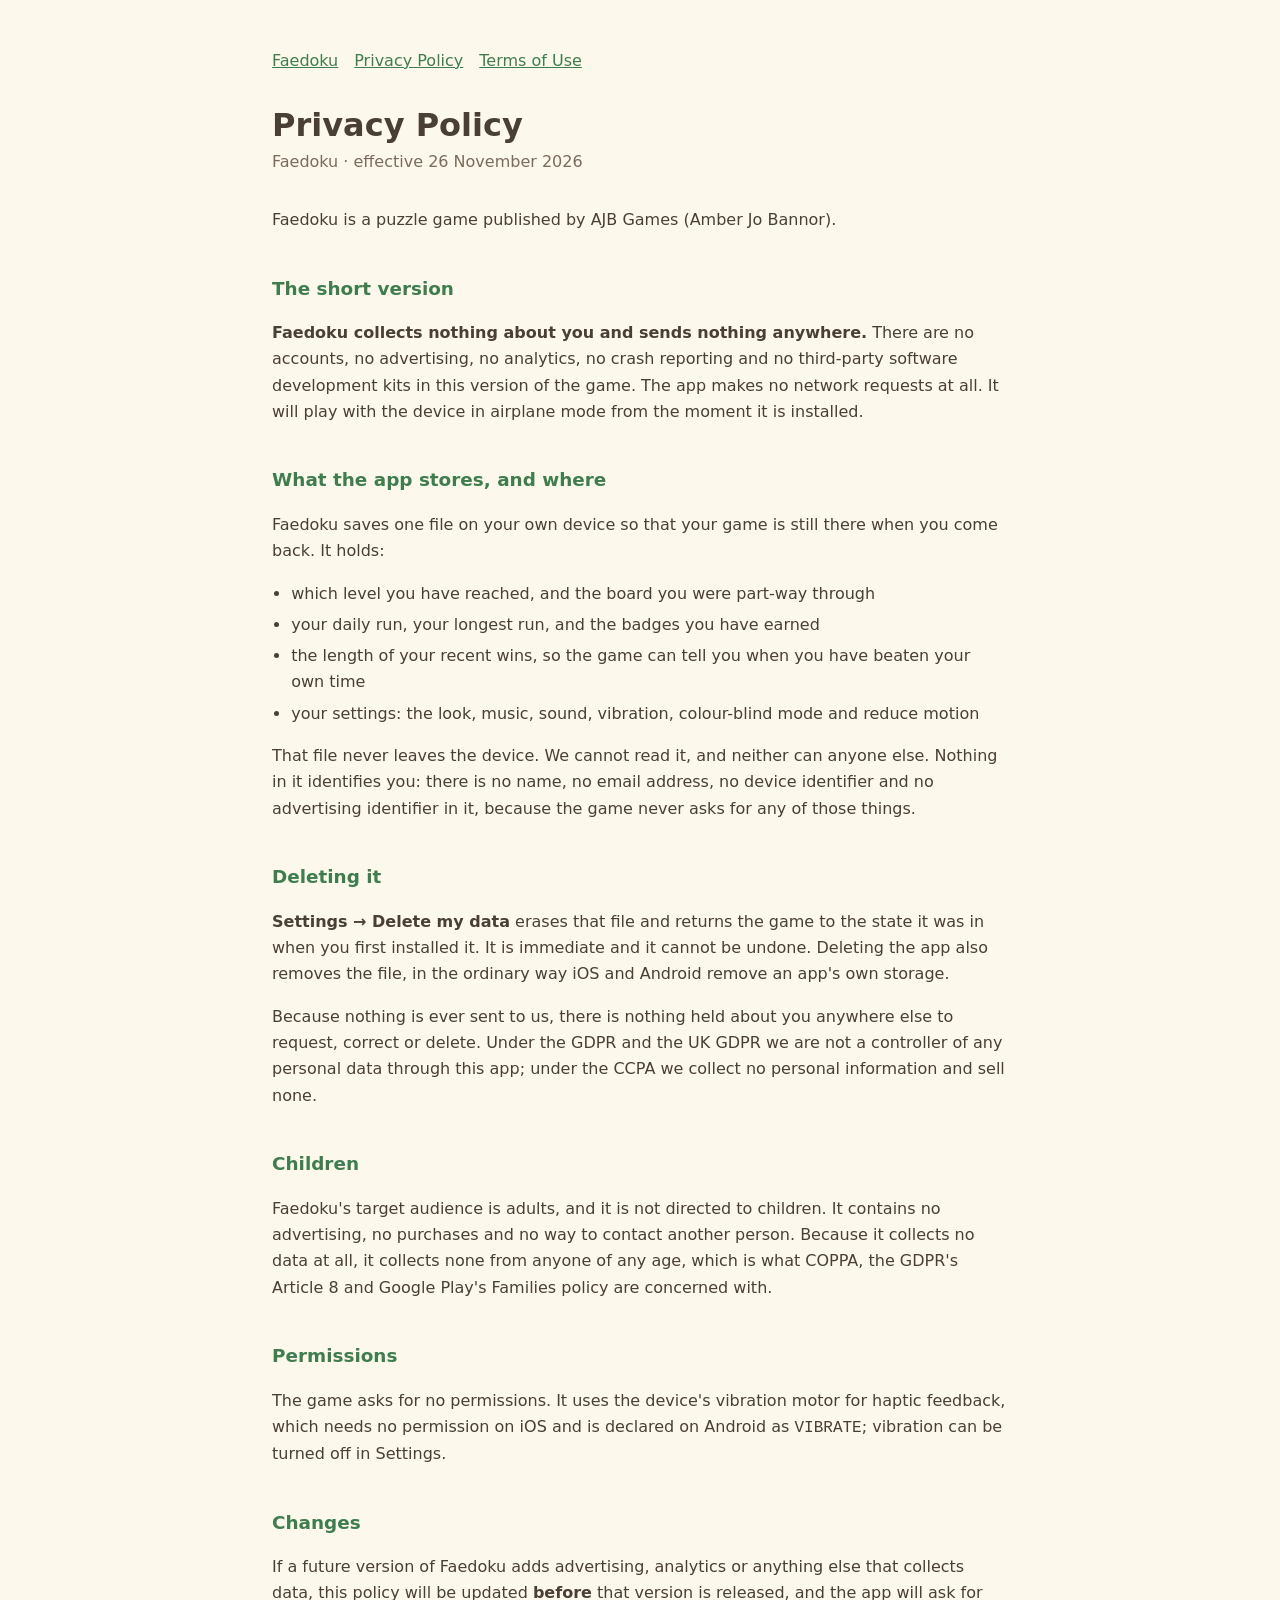
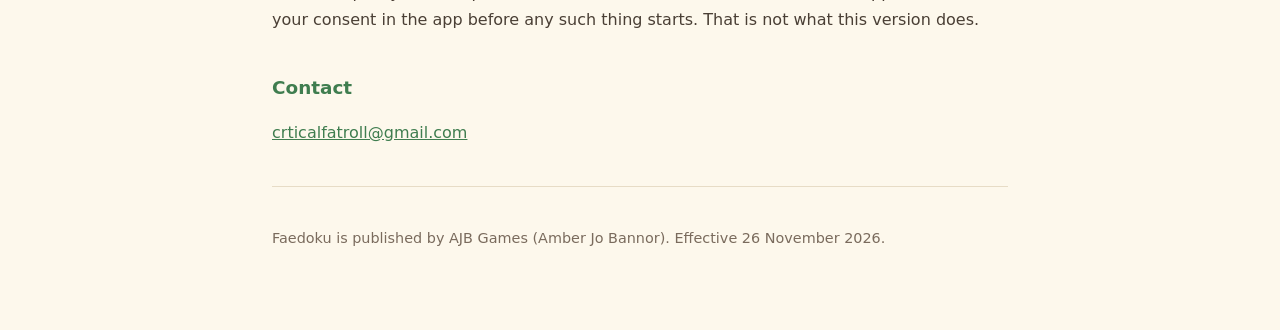
==== privacy.html @ 5d787af1 "Faedoku privacy policy and terms of use Published so the App Store has a reachable privacy policy li" ====
<!doctype html>
<html lang="en">
<head>
<meta charset="utf-8">
<meta name="viewport" content="width=device-width, initial-scale=1">
<title>Faedoku — Privacy Policy</title>
<meta name="description" content="What Faedoku stores on your device, and why it sends nothing anywhere.">
<link rel="stylesheet" href="style.css">
</head>
<body>
<main>
<nav><a href="./">Faedoku</a><a href="privacy.html">Privacy Policy</a><a href="terms.html">Terms of Use</a></nav>

<h1>Privacy Policy</h1>
<p class="sub">Faedoku &middot; effective 26 November 2026</p>

<p>Faedoku is a puzzle game published by AJB Games (Amber Jo Bannor).</p>

<h2>The short version</h2>
<p><strong>Faedoku collects nothing about you and sends nothing anywhere.</strong> There are
no accounts, no advertising, no analytics, no crash reporting and no third-party software
development kits in this version of the game. The app makes no network requests at all. It
will play with the device in airplane mode from the moment it is installed.</p>

<h2>What the app stores, and where</h2>
<p>Faedoku saves one file on your own device so that your game is still there when you come
back. It holds:</p>
<ul>
<li>which level you have reached, and the board you were part-way through</li>
<li>your daily run, your longest run, and the badges you have earned</li>
<li>the length of your recent wins, so the game can tell you when you have beaten your own time</li>
<li>your settings: the look, music, sound, vibration, colour-blind mode and reduce motion</li>
</ul>
<p>That file never leaves the device. We cannot read it, and neither can anyone else. Nothing
in it identifies you: there is no name, no email address, no device identifier and no
advertising identifier in it, because the game never asks for any of those things.</p>

<h2>Deleting it</h2>
<p><strong>Settings &rarr; Delete my data</strong> erases that file and returns the game to the
state it was in when you first installed it. It is immediate and it cannot be undone. Deleting
the app also removes the file, in the ordinary way iOS and Android remove an app's own storage.</p>
<p>Because nothing is ever sent to us, there is nothing held about you anywhere else to request,
correct or delete. Under the GDPR and the UK GDPR we are not a controller of any personal data
through this app; under the CCPA we collect no personal information and sell none.</p>

<h2>Children</h2>
<p>Faedoku's target audience is adults, and it is not directed to children. It contains no
advertising, no purchases and no way to contact another person. Because it collects no data at
all, it collects none from anyone of any age, which is what COPPA, the GDPR's Article 8 and
Google Play's Families policy are concerned with.</p>

<h2>Permissions</h2>
<p>The game asks for no permissions. It uses the device's vibration motor for haptic feedback,
which needs no permission on iOS and is declared on Android as <code>VIBRATE</code>; vibration
can be turned off in Settings.</p>

<h2>Changes</h2>
<p>If a future version of Faedoku adds advertising, analytics or anything else that collects
data, this policy will be updated <strong>before</strong> that version is released, and the app
will ask for your consent in the app before any such thing starts. That is not what this version
does.</p>

<h2>Contact</h2>
<p><a href="mailto:crticalfatroll@gmail.com">crticalfatroll@gmail.com</a></p>

<hr>
<footer>Faedoku is published by AJB Games (Amber Jo Bannor). Effective 26 November 2026.</footer>
</main>
</body>
</html>
---- style.css ----
:root{
  --bg:#fdf8ec; --fg:#4a3f35; --muted:#7a6b5d; --accent:#3f7d4f;
  --card:#fffdf7; --line:#e7dcc6;
}
:root[data-theme="dark"]{
  --bg:#1b1f1c; --fg:#e8e2d6; --muted:#a79e90; --accent:#8fc39c;
  --card:#23282400; --line:#333a34;
}
@media (prefers-color-scheme:dark){
  :root:not([data-theme="light"]){
    --bg:#1b1f1c; --fg:#e8e2d6; --muted:#a79e90; --accent:#8fc39c;
    --card:#232824; --line:#333a34;
  }
}
*{box-sizing:border-box}
body{
  margin:0; background:var(--bg); color:var(--fg);
  font:16px/1.65 ui-rounded,"Nunito","Segoe UI",system-ui,-apple-system,sans-serif;
  padding:0 16px;
}
main{max-width:46rem;margin:0 auto;padding:3rem 0 5rem}
h1{font-size:2rem;line-height:1.2;margin:0 0 .25rem}
h2{font-size:1.15rem;margin:2.5rem 0 .5rem;color:var(--accent)}
.sub{color:var(--muted);margin:0 0 2rem}
a{color:var(--accent)}
ul{padding-left:1.2rem}
li{margin:.3rem 0}
strong{color:var(--fg)}
hr{border:0;border-top:1px solid var(--line);margin:2.5rem 0}
footer{color:var(--muted);font-size:.9rem}
nav{margin-bottom:2rem}
nav a{margin-right:1rem}
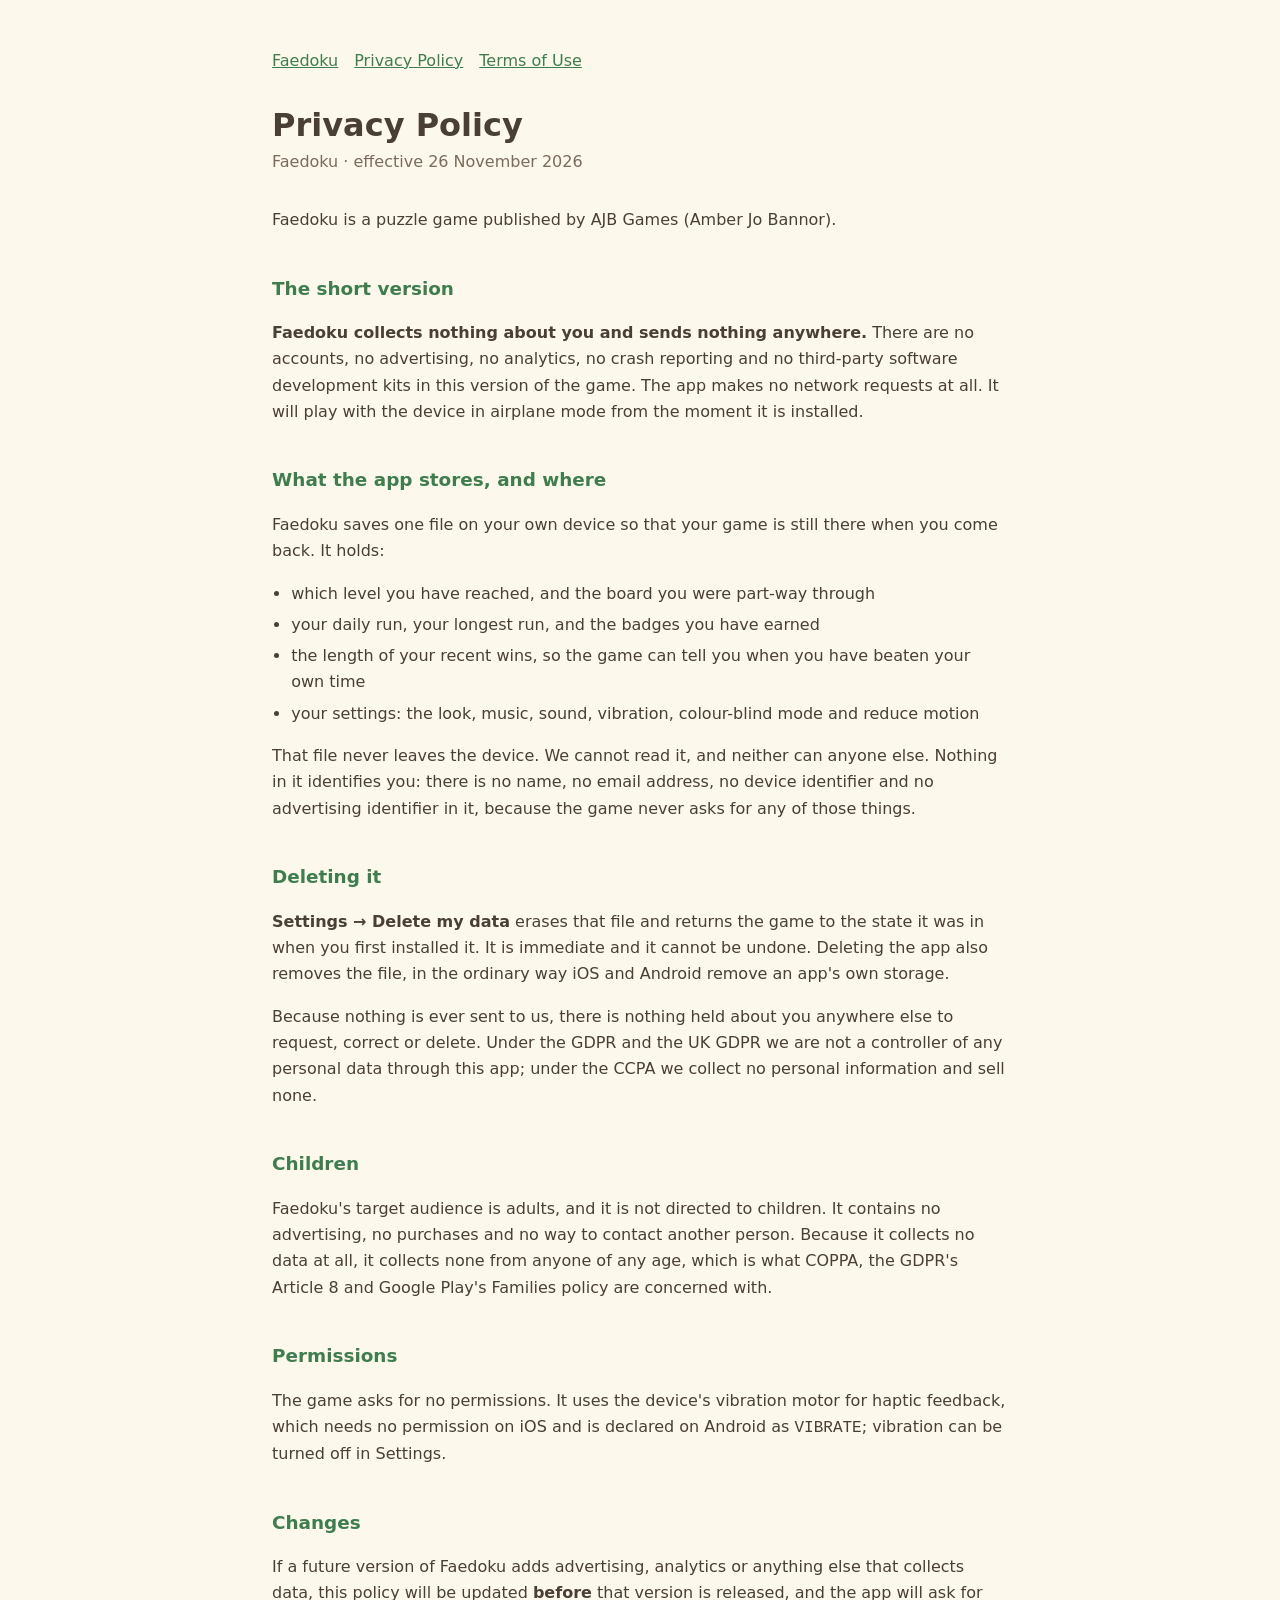
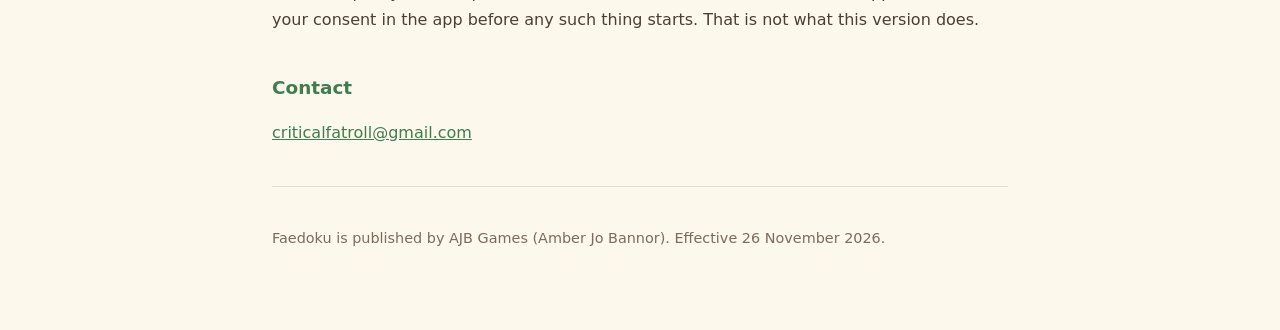
==== commit a2265db9: "Correct the contact address to criticalfatroll@gmail.com Co-Authored-By: Claude Opus 5 <noreply@anth" ====
--- a/privacy.html
+++ b/privacy.html
@@ -61,7 +61,7 @@
 does.</p>
 
 <h2>Contact</h2>
-<p><a href="mailto:crticalfatroll@gmail.com">crticalfatroll@gmail.com</a></p>
+<p><a href="mailto:criticalfatroll@gmail.com">criticalfatroll@gmail.com</a></p>
 
 <hr>
 <footer>Faedoku is published by AJB Games (Amber Jo Bannor). Effective 26 November 2026.</footer>
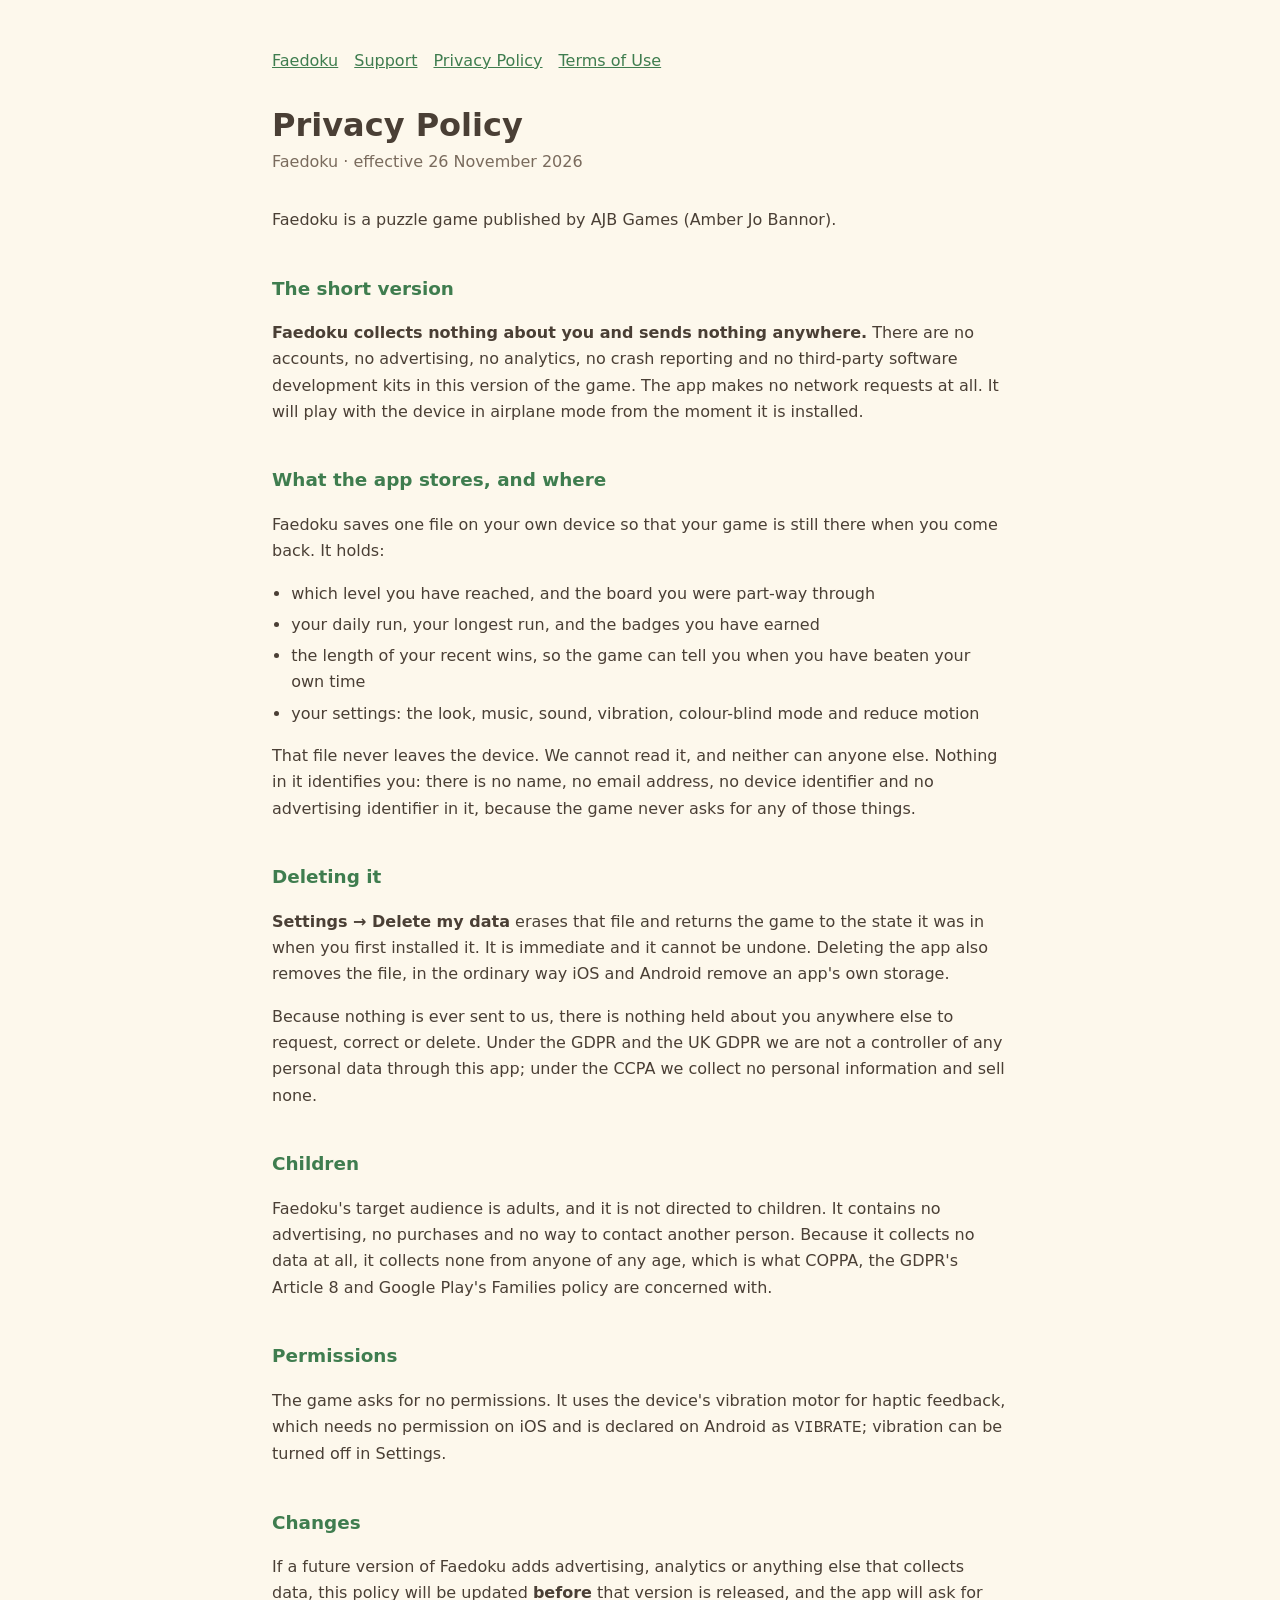
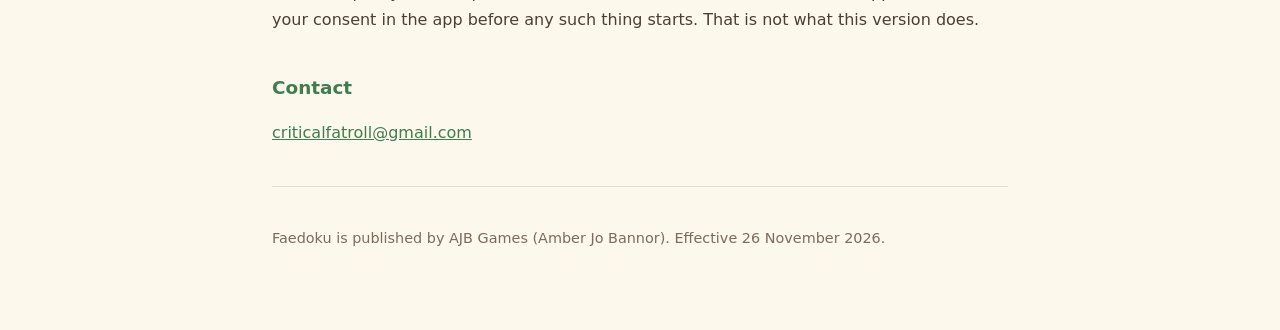
==== commit aee7192b: "The other three pages link to Support too Co-Authored-By: Claude Opus 5 <noreply@anthropic.com>" ====
--- a/privacy.html
+++ b/privacy.html
@@ -9,7 +9,7 @@
 </head>
 <body>
 <main>
-<nav><a href="./">Faedoku</a><a href="privacy.html">Privacy Policy</a><a href="terms.html">Terms of Use</a></nav>
+<nav><a href="./">Faedoku</a><a href="support.html">Support</a><a href="privacy.html">Privacy Policy</a><a href="terms.html">Terms of Use</a></nav>
 
 <h1>Privacy Policy</h1>
 <p class="sub">Faedoku &middot; effective 26 November 2026</p>
